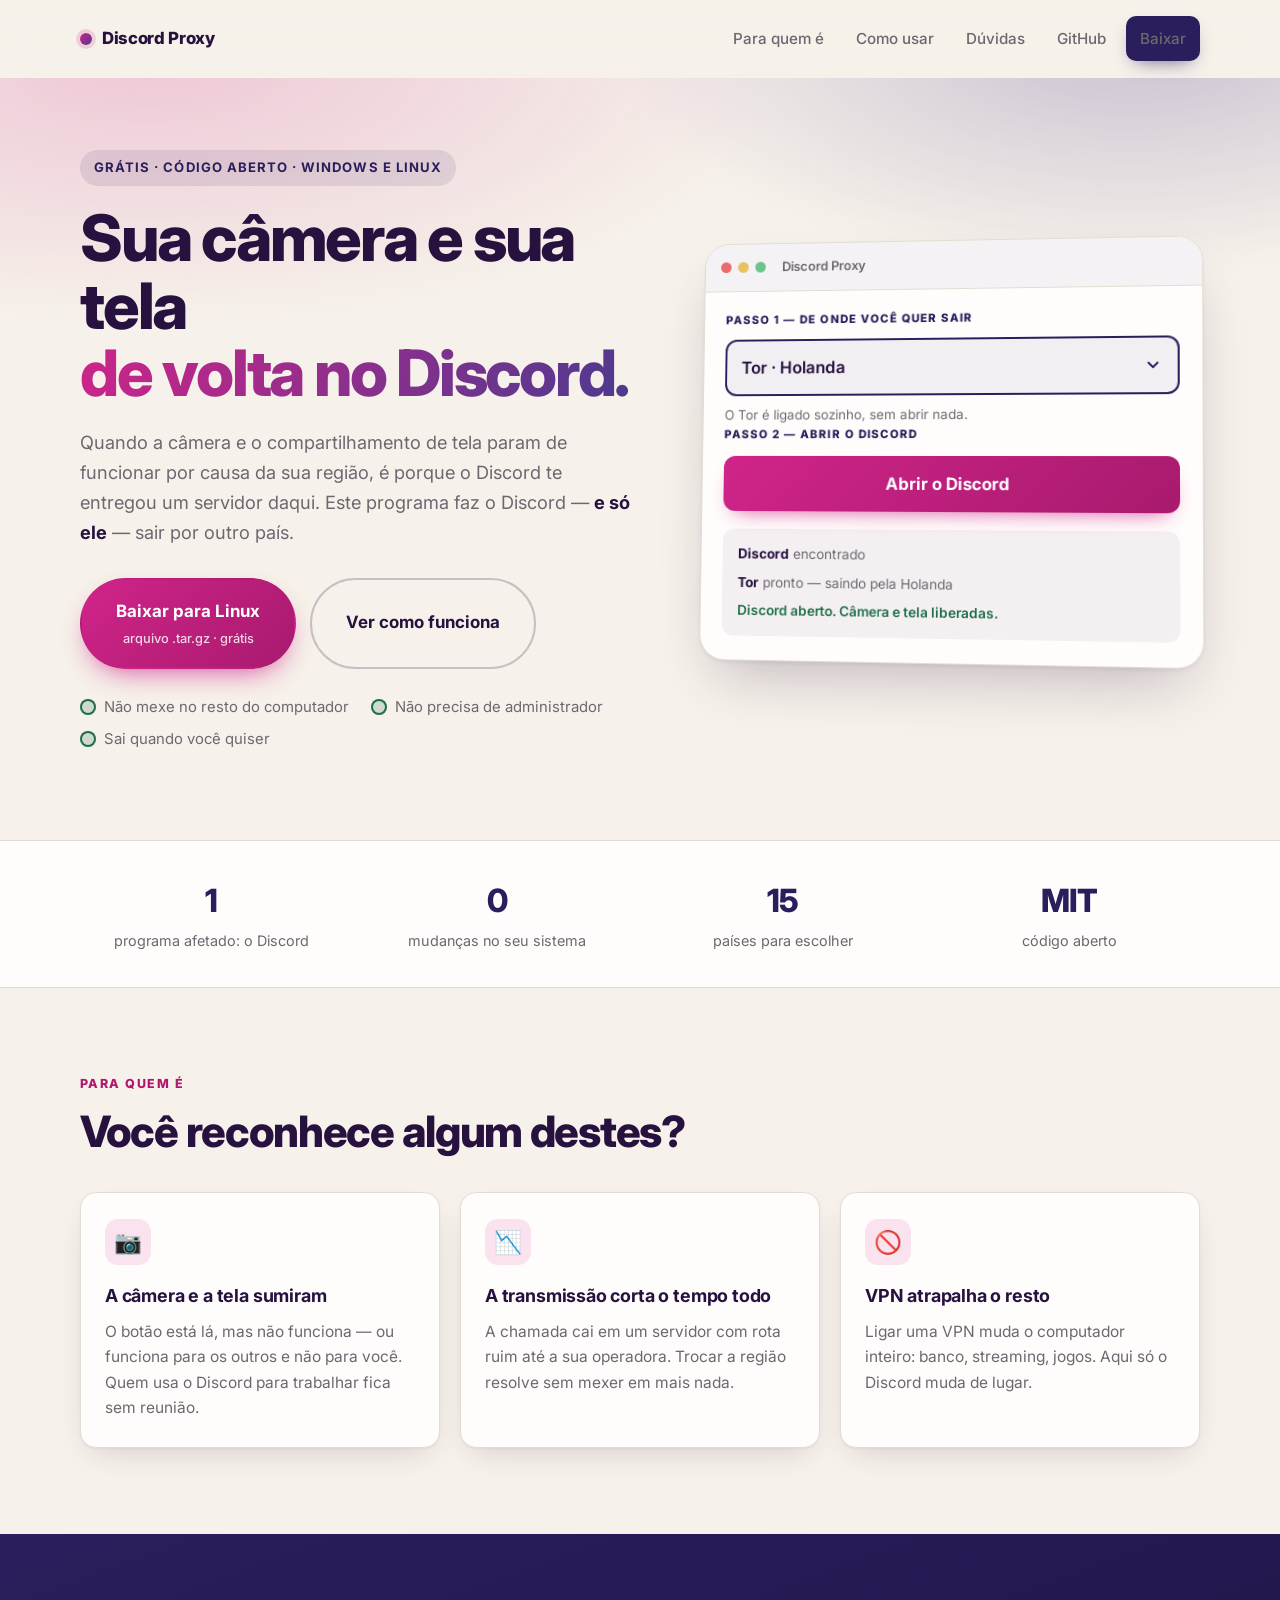
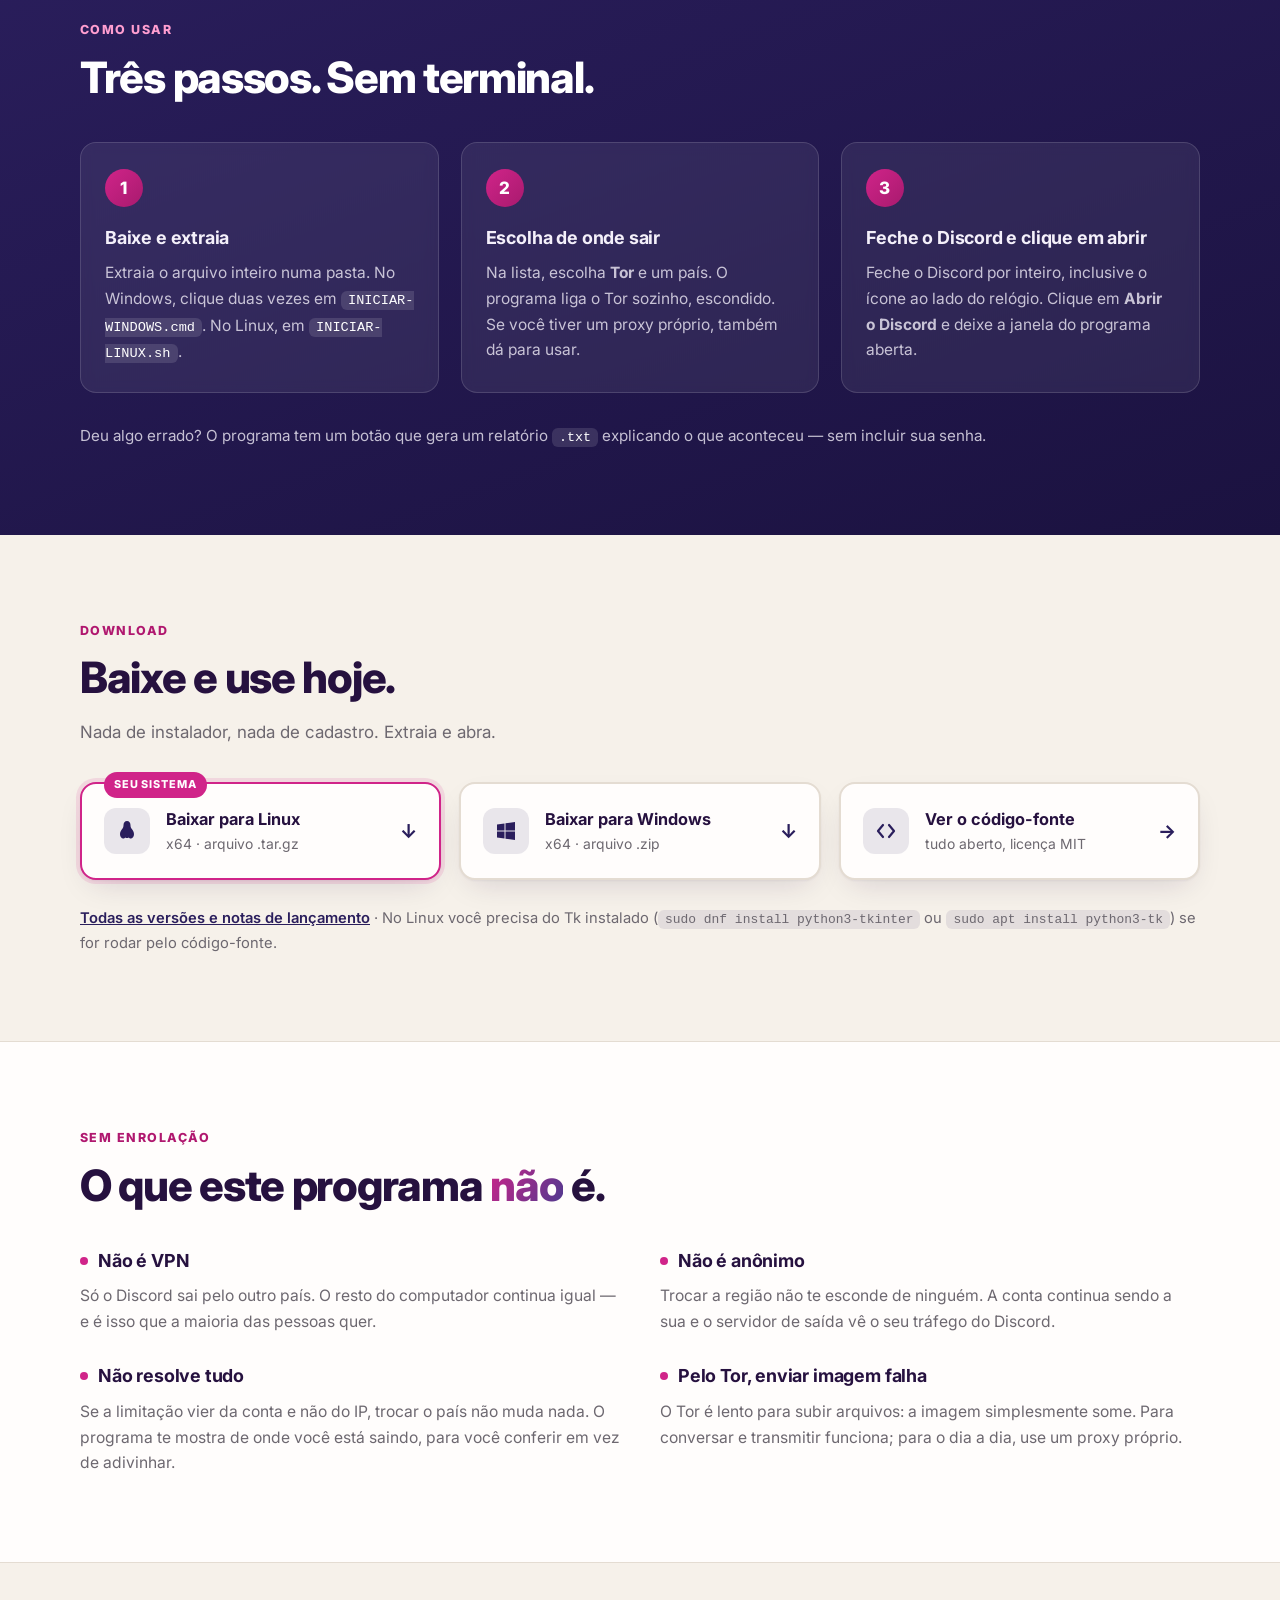
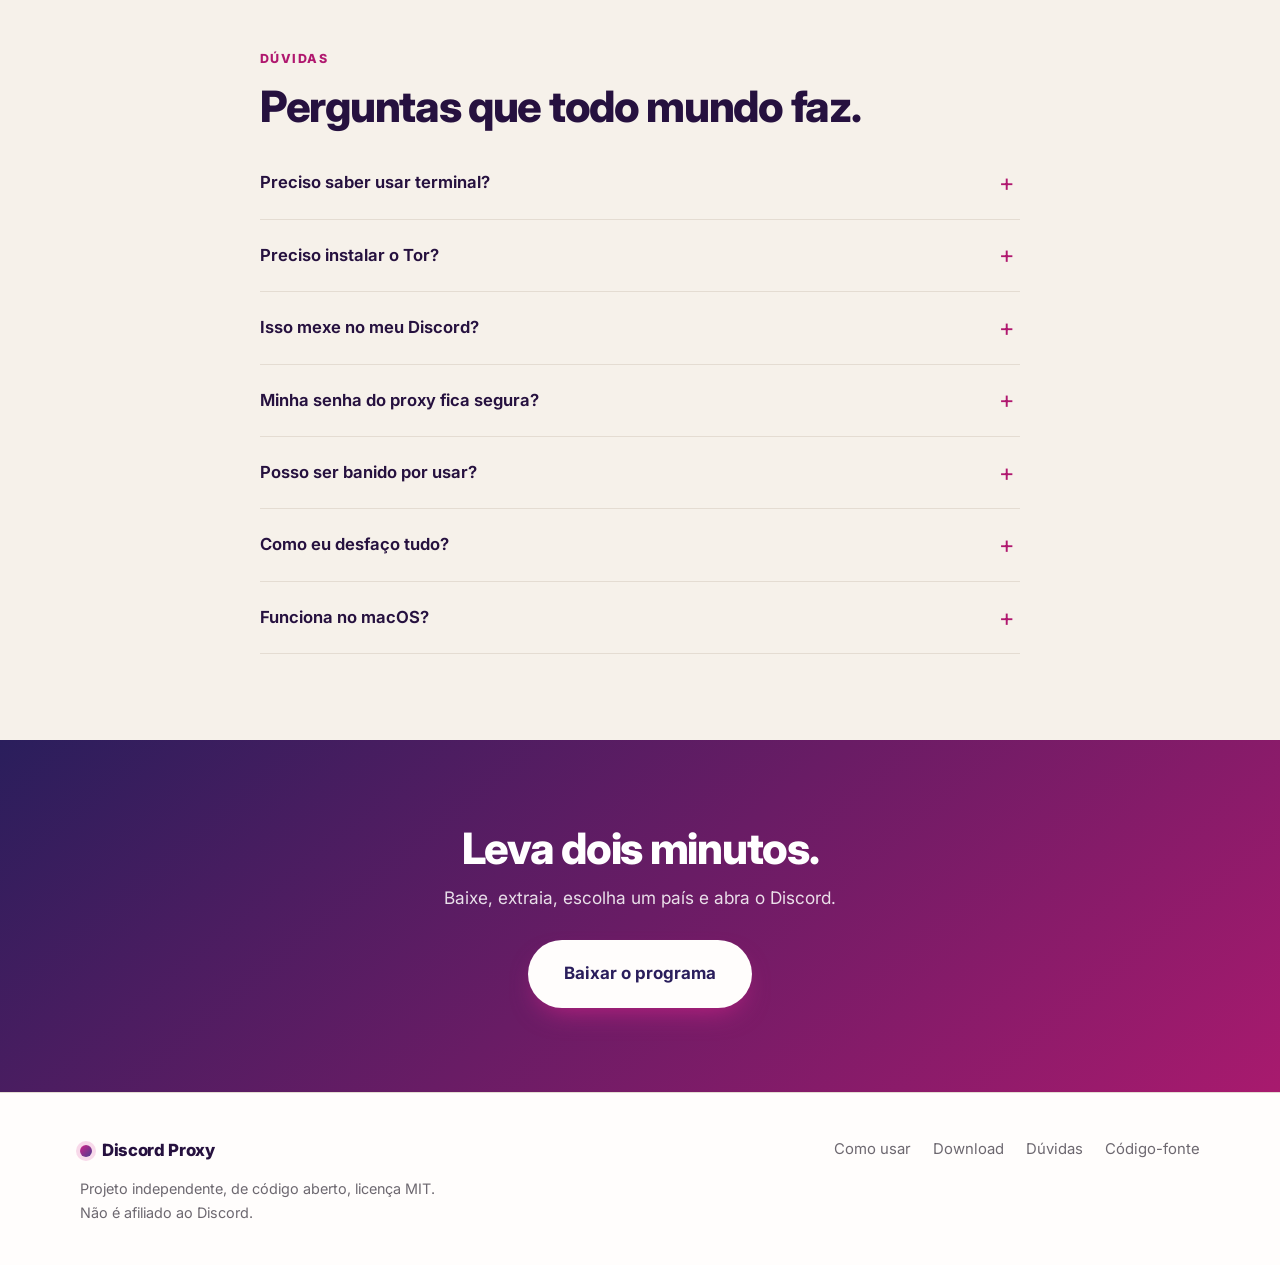
==== site/index.html @ c43699d5 "Site novo: página única, foco no problema real e download em destaque Reescreve o site do zero em HT" ====
<!doctype html>
<html lang="pt-BR">
<head>
<meta charset="utf-8">
<meta name="viewport" content="width=device-width, initial-scale=1">
<title>Discord Proxy — sua câmera e sua tela de volta</title>
<meta name="description" content="Faz o Discord sair por outro país e recupera a câmera e o compartilhamento de tela. Grátis, código aberto, para Windows e Linux.">
<meta name="theme-color" content="#2A1E5C">
<meta property="og:title" content="Discord Proxy — sua câmera e sua tela de volta">
<meta property="og:description" content="Câmera e compartilhamento de tela bloqueados na sua região? Este programa faz o Discord sair por outro país. Só o Discord.">
<meta property="og:type" content="website">
<link rel="preconnect" href="https://fonts.googleapis.com">
<link rel="preconnect" href="https://fonts.gstatic.com" crossorigin>
<link href="https://fonts.googleapis.com/css2?family=Inter:wght@400;500;600;700;800&display=swap" rel="stylesheet">
<link rel="stylesheet" href="style.css">
<link rel="icon" href="data:image/svg+xml,<svg xmlns='http://www.w3.org/2000/svg' viewBox='0 0 100 100'><text y='.9em' font-size='90'>🌎</text></svg>">
</head>
<body>

<a class="pular" href="#conteudo">Pular para o conteúdo</a>

<header class="topo">
  <nav class="nav" aria-label="Navegação principal">
    <a class="marca" href="#inicio">
      <span class="marca-ponto" aria-hidden="true"></span>
      Discord Proxy
    </a>
    <div class="nav-links">
      <a href="#problema">Para quem é</a>
      <a href="#passos">Como usar</a>
      <a href="#duvidas">Dúvidas</a>
      <a class="nav-github" href="https://github.com/ayunaangel/discord-local-proxy">GitHub</a>
      <a class="botao botao-pequeno" href="#baixar">Baixar</a>
    </div>
  </nav>
</header>

<main id="conteudo">

<section class="hero" id="inicio">
  <div class="hero-fundo" aria-hidden="true"></div>
  <div class="envolve hero-grade">
    <div class="hero-texto">
      <p class="selo">Grátis · código aberto · Windows e Linux</p>
      <h1>Sua câmera e sua tela<br><span class="destaque">de volta no Discord.</span></h1>
      <p class="chamada">
        Quando a câmera e o compartilhamento de tela param de funcionar por causa
        da sua região, é porque o Discord te entregou um servidor daqui. Este
        programa faz o Discord — <strong>e só ele</strong> — sair por outro país.
      </p>
      <div class="hero-acoes">
        <a class="botao botao-grande" href="#baixar" id="botao-principal">
          <span id="botao-principal-texto">Baixar agora</span>
          <span class="botao-sub" id="botao-principal-sub">grátis, sem cadastro</span>
        </a>
        <a class="botao botao-vazado botao-grande" href="#passos">Ver como funciona</a>
      </div>
      <ul class="hero-marcas">
        <li>Não mexe no resto do computador</li>
        <li>Não precisa de administrador</li>
        <li>Sai quando você quiser</li>
      </ul>
    </div>

    <div class="hero-janela" role="img" aria-label="Prévia da janela do programa">
      <div class="janela">
        <div class="janela-barra"><span></span><span></span><span></span>
          <p>Discord Proxy</p>
        </div>
        <div class="janela-corpo">
          <p class="janela-passo">PASSO 1 — De onde você quer sair</p>
          <div class="janela-campo">
            <span>Tor · Holanda</span>
            <svg viewBox="0 0 24 24" aria-hidden="true"><path d="M6 9l6 6 6-6"/></svg>
          </div>
          <p class="janela-nota">O Tor é ligado sozinho, sem abrir nada.</p>
          <p class="janela-passo">PASSO 2 — Abrir o Discord</p>
          <div class="janela-botao">Abrir o Discord</div>
          <div class="janela-log">
            <p><b>Discord</b> encontrado</p>
            <p><b>Tor</b> pronto — saindo pela Holanda</p>
            <p class="ok">Discord aberto. Câmera e tela liberadas.</p>
          </div>
        </div>
      </div>
    </div>
  </div>
</section>

<section class="faixa" aria-label="Resumo">
  <div class="envolve faixa-grade">
    <div><b>1</b><span>programa afetado: o Discord</span></div>
    <div><b>0</b><span>mudanças no seu sistema</span></div>
    <div><b>15</b><span>países para escolher</span></div>
    <div><b>MIT</b><span>código aberto</span></div>
  </div>
</section>

<section class="secao" id="problema">
  <div class="envolve">
    <p class="olho">Para quem é</p>
    <h2>Você reconhece algum destes?</h2>
    <div class="cartoes">
      <article class="cartao">
        <div class="cartao-icone" aria-hidden="true">📷</div>
        <h3>A câmera e a tela sumiram</h3>
        <p>O botão está lá, mas não funciona — ou funciona para os outros e não
        para você. Quem usa o Discord para trabalhar fica sem reunião.</p>
      </article>
      <article class="cartao">
        <div class="cartao-icone" aria-hidden="true">📉</div>
        <h3>A transmissão corta o tempo todo</h3>
        <p>A chamada cai em um servidor com rota ruim até a sua operadora. Trocar
        a região resolve sem mexer em mais nada.</p>
      </article>
      <article class="cartao">
        <div class="cartao-icone" aria-hidden="true">🚫</div>
        <h3>VPN atrapalha o resto</h3>
        <p>Ligar uma VPN muda o computador inteiro: banco, streaming, jogos. Aqui
        só o Discord muda de lugar.</p>
      </article>
    </div>
  </div>
</section>

<section class="secao secao-escura" id="passos">
  <div class="envolve">
    <p class="olho">Como usar</p>
    <h2>Três passos. Sem terminal.</h2>
    <ol class="passos">
      <li>
        <span class="passo-numero">1</span>
        <h3>Baixe e extraia</h3>
        <p>Extraia o arquivo inteiro numa pasta. No Windows, clique duas vezes em
        <code>INICIAR-WINDOWS.cmd</code>. No Linux, em <code>INICIAR-LINUX.sh</code>.</p>
      </li>
      <li>
        <span class="passo-numero">2</span>
        <h3>Escolha de onde sair</h3>
        <p>Na lista, escolha <b>Tor</b> e um país. O programa liga o Tor sozinho,
        escondido. Se você tiver um proxy próprio, também dá para usar.</p>
      </li>
      <li>
        <span class="passo-numero">3</span>
        <h3>Feche o Discord e clique em abrir</h3>
        <p>Feche o Discord por inteiro, inclusive o ícone ao lado do relógio.
        Clique em <b>Abrir o Discord</b> e deixe a janela do programa aberta.</p>
      </li>
    </ol>
    <p class="passos-nota">
      Deu algo errado? O programa tem um botão que gera um relatório
      <code>.txt</code> explicando o que aconteceu — sem incluir sua senha.
    </p>
  </div>
</section>

<section class="secao" id="baixar">
  <div class="envolve">
    <p class="olho">Download</p>
    <h2>Baixe e use hoje.</h2>
    <p class="secao-chamada">Nada de instalador, nada de cadastro. Extraia e abra.</p>

    <div class="downloads">
      <a class="download" id="dl-windows" href="https://github.com/ayunaangel/discord-local-proxy/releases/latest/download/DiscordProxy-Windows-x64.zip">
        <span class="download-so" aria-hidden="true">
          <svg viewBox="0 0 24 24"><path d="M3 5.5l7.5-1v7H3v-6zM11.5 4.3L21 3v8.5h-9.5v-7.2zM3 12.5h7.5v7L3 18.5v-6zM11.5 12.5H21V21l-9.5-1.3v-7.2z"/></svg>
        </span>
        <span class="download-texto">
          <b>Baixar para Windows</b>
          <span>x64 · arquivo .zip</span>
        </span>
        <span class="download-seta" aria-hidden="true">↓</span>
      </a>

      <a class="download" id="dl-linux" href="https://github.com/ayunaangel/discord-local-proxy/releases/latest/download/DiscordProxy-Linux-x64.tar.gz">
        <span class="download-so" aria-hidden="true">
          <svg viewBox="0 0 24 24"><path d="M12 2c2.2 0 3.5 1.8 3.5 4.2 0 1.6.4 2.4 1.4 3.9 1.2 1.8 2.1 3.2 2.1 5.1 0 2.6-1.6 4.3-3.2 4.3-1 0-1.4-.4-2-1-.5.4-1.1.6-1.8.6s-1.3-.2-1.8-.6c-.6.6-1 1-2 1-1.6 0-3.2-1.7-3.2-4.3 0-1.9.9-3.3 2.1-5.1 1-1.5 1.4-2.3 1.4-3.9C8.5 3.8 9.8 2 12 2z"/></svg>
        </span>
        <span class="download-texto">
          <b>Baixar para Linux</b>
          <span>x64 · arquivo .tar.gz</span>
        </span>
        <span class="download-seta" aria-hidden="true">↓</span>
      </a>

      <a class="download download-fonte" href="https://github.com/ayunaangel/discord-local-proxy">
        <span class="download-so" aria-hidden="true">
          <svg viewBox="0 0 24 24"><path d="M9 18l-5-6 5-6M15 6l5 6-5 6"/></svg>
        </span>
        <span class="download-texto">
          <b>Ver o código-fonte</b>
          <span>tudo aberto, licença MIT</span>
        </span>
        <span class="download-seta" aria-hidden="true">→</span>
      </a>
    </div>

    <p class="downloads-nota">
      <a href="https://github.com/ayunaangel/discord-local-proxy/releases">Todas as versões e notas de lançamento</a>
      · No Linux você precisa do Tk instalado
      (<code>sudo dnf install python3-tkinter</code> ou
      <code>sudo apt install python3-tk</code>) se for rodar pelo código-fonte.
    </p>
  </div>
</section>

<section class="secao secao-clara" id="honesto">
  <div class="envolve">
    <p class="olho">Sem enrolação</p>
    <h2>O que este programa <span class="destaque">não</span> é.</h2>
    <div class="honesto-grade">
      <div>
        <h3>Não é VPN</h3>
        <p>Só o Discord sai pelo outro país. O resto do computador continua igual —
        e é isso que a maioria das pessoas quer.</p>
      </div>
      <div>
        <h3>Não é anônimo</h3>
        <p>Trocar a região não te esconde de ninguém. A conta continua sendo a sua
        e o servidor de saída vê o seu tráfego do Discord.</p>
      </div>
      <div>
        <h3>Não resolve tudo</h3>
        <p>Se a limitação vier da conta e não do IP, trocar o país não muda nada. O
        programa te mostra de onde você está saindo, para você conferir em vez de
        adivinhar.</p>
      </div>
      <div>
        <h3>Pelo Tor, enviar imagem falha</h3>
        <p>O Tor é lento para subir arquivos: a imagem simplesmente some. Para
        conversar e transmitir funciona; para o dia a dia, use um proxy próprio.</p>
      </div>
    </div>
  </div>
</section>

<section class="secao" id="duvidas">
  <div class="envolve envolve-estreito">
    <p class="olho">Dúvidas</p>
    <h2>Perguntas que todo mundo faz.</h2>

    <details>
      <summary>Preciso saber usar terminal?</summary>
      <p>Não. Você clica no arquivo de início e usa a janela. Os comandos de
      terminal existem para quem prefere, mas nada depende deles.</p>
    </details>

    <details>
      <summary>Preciso instalar o Tor?</summary>
      <p>Só se quiser usar a saída pelo Tor. Instale o
      <a href="https://www.torproject.org/pt-BR/download/">Tor Browser</a> e deixe
      a pasta em Downloads — o programa acha sozinho e usa apenas a parte de rede,
      sem abrir navegador nenhum. Você também pode usar um proxy próprio.</p>
    </details>

    <details>
      <summary>Isso mexe no meu Discord?</summary>
      <p>Não altera o Discord: nada de modificar arquivos internos, injetar
      certificado ou desligar verificação de segurança. O programa apenas abre o
      Discord com uma configuração de rede diferente.</p>
    </details>

    <details>
      <summary>Minha senha do proxy fica segura?</summary>
      <p>Sim. Ela nunca vai para a linha de comando do Discord, nem para atalhos,
      nem para os registros. O arquivo de configuração fica com permissão só sua,
      e o relatório de diagnóstico troca a senha por <code>***</code>.</p>
    </details>

    <details>
      <summary>Posso ser banido por usar?</summary>
      <p>O programa não automatiza nada dentro do Discord, não altera o cliente e
      não burla limites da plataforma — ele só muda por onde a conexão passa, como
      faria uma VPN comum. Ainda assim, quem decide o que é permitido são os
      termos do Discord; a escolha é sua.</p>
    </details>

    <details>
      <summary>Como eu desfaço tudo?</summary>
      <p>Feche a janela do programa: o Discord volta a sair pela sua conexão
      normal na próxima vez que abrir. Para apagar atalhos e componentes, use
      <code>clean</code> nos ajustes. Nada fica no sistema.</p>
    </details>

    <details>
      <summary>Funciona no macOS?</summary>
      <p>A troca de região funciona. O ajuste de voz por UDP, não: o macOS ignora
      bibliotecas injetadas em aplicativos assinados, e o programa avisa isso na
      cara em vez de fingir que funciona.</p>
    </details>
  </div>
</section>

<section class="cta">
  <div class="envolve">
    <h2>Leva dois minutos.</h2>
    <p>Baixe, extraia, escolha um país e abra o Discord.</p>
    <a class="botao botao-grande botao-claro" href="#baixar">Baixar o programa</a>
  </div>
</section>

</main>

<footer class="rodape">
  <div class="envolve rodape-grade">
    <div>
      <a class="marca" href="#inicio">
        <span class="marca-ponto" aria-hidden="true"></span>
        Discord Proxy
      </a>
      <p>Projeto independente, de código aberto, licença MIT.
      Não é afiliado ao Discord.</p>
    </div>
    <nav aria-label="Rodapé">
      <a href="#passos">Como usar</a>
      <a href="#baixar">Download</a>
      <a href="#duvidas">Dúvidas</a>
      <a href="https://github.com/ayunaangel/discord-local-proxy">Código-fonte</a>
    </nav>
  </div>
</footer>

<script src="script.js"></script>
</body>
</html>
---- site/style.css ----
/* Discord Proxy — folha única, sem build.
   Paleta herdada do programa: creme, violeta e magenta. */

:root {
  --creme: #FBF7EF;
  --creme-fundo: #F6F1EA;
  --papel: #FFFDFC;
  --tinta: #26113F;
  --violeta: #2A1E5C;
  --violeta-claro: #4B3A8F;
  --magenta: #D02489;
  --magenta-escuro: #A81A6E;
  /* o magenta de fundo não tem contraste suficiente como texto pequeno */
  --acento-texto: #B0186F;
  --suave: #6D6870;
  --linha: #E4DCD2;
  --verde: #1F6F4A;

  --raio: 16px;
  --raio-grande: 26px;
  --sombra: 0 1px 2px rgba(38,17,63,.05), 0 12px 32px -12px rgba(38,17,63,.18);
  --sombra-alta: 0 2px 4px rgba(38,17,63,.06), 0 28px 60px -20px rgba(38,17,63,.28);
  --largura: 1120px;
  --transicao: 220ms cubic-bezier(.2,.7,.3,1);
}

@media (prefers-color-scheme: dark) {
  :root {
    --creme: #17111F;
    --creme-fundo: #120D19;
    --papel: #1E1729;
    --tinta: #F3EEF8;
    --violeta: #C9B8F5;
    --violeta-claro: #A992EE;
    --suave: #A79FB4;
    --linha: #2E2440;
    --verde: #6FD3A3;
    --acento-texto: #FF8CC8;
    --sombra: 0 1px 2px rgba(0,0,0,.4), 0 12px 32px -12px rgba(0,0,0,.6);
    --sombra-alta: 0 2px 4px rgba(0,0,0,.5), 0 28px 60px -20px rgba(0,0,0,.7);
  }
}

* { box-sizing: border-box; }

html { scroll-behavior: smooth; scroll-padding-top: 88px; }
@media (prefers-reduced-motion: reduce) {
  html { scroll-behavior: auto; }
  *, *::before, *::after { animation-duration: .01ms !important; transition-duration: .01ms !important; }
}

body {
  margin: 0;
  background: var(--creme-fundo);
  color: var(--tinta);
  font-family: Inter, "Adwaita Sans", "Segoe UI", system-ui, -apple-system, sans-serif;
  font-size: 17px;
  line-height: 1.65;
  -webkit-font-smoothing: antialiased;
}

img, svg { max-width: 100%; }
a { color: inherit; }

.envolve { width: min(var(--largura), 100% - 48px); margin-inline: auto; }
.envolve-estreito { width: min(760px, 100% - 48px); }

.pular {
  position: absolute; left: -9999px; top: 0; z-index: 100;
  background: var(--violeta); color: #fff; padding: 12px 18px; border-radius: 0 0 var(--raio) 0;
}
.pular:focus { left: 0; }

/* ------------------------------------------------------------------ topo -- */

.topo {
  position: sticky; top: 0; z-index: 50;
  backdrop-filter: blur(14px);
  background: color-mix(in srgb, var(--creme-fundo) 82%, transparent);
  border-bottom: 1px solid transparent;
  transition: border-color var(--transicao), background var(--transicao);
}
.topo.rolou { border-bottom-color: var(--linha); }

.nav {
  width: min(var(--largura), 100% - 48px); margin-inline: auto;
  display: flex; align-items: center; justify-content: space-between; gap: 24px;
  padding: 16px 0;
}

.marca {
  display: inline-flex; align-items: center; gap: 10px;
  font-weight: 800; letter-spacing: -.02em; text-decoration: none; font-size: 1.05rem;
}
.marca-ponto {
  width: 12px; height: 12px; border-radius: 50%;
  background: linear-gradient(135deg, var(--magenta), var(--violeta-claro));
  box-shadow: 0 0 0 4px color-mix(in srgb, var(--magenta) 16%, transparent);
}

.nav-links { display: flex; align-items: center; gap: 8px; }
.nav-links > a {
  text-decoration: none; color: var(--suave); font-weight: 500; font-size: .95rem;
  padding: 8px 12px; border-radius: 10px; transition: color var(--transicao), background var(--transicao);
}
.nav-links > a:hover { color: var(--tinta); background: color-mix(in srgb, var(--violeta) 8%, transparent); }
.nav-links > a.botao:hover { color: #fff; }

@media (max-width: 860px) {
  .nav-links > a:not(.botao) { display: none; }
  .nav-links > a.nav-github { display: inline-flex; }
}
@media (max-width: 560px) {
  .nav-links > a.nav-github { display: none; }
}

/* ----------------------------------------------------------------- botões - */

.botao {
  display: inline-flex; flex-direction: column; align-items: center; justify-content: center;
  gap: 2px; text-decoration: none; font-weight: 700;
  background: var(--violeta); color: #fff;
  padding: 12px 22px; border-radius: 999px; border: 2px solid transparent;
  transition: transform var(--transicao), box-shadow var(--transicao), background var(--transicao);
  box-shadow: 0 8px 20px -10px color-mix(in srgb, var(--violeta) 80%, transparent);
}
.botao:hover { transform: translateY(-2px); box-shadow: 0 16px 30px -12px color-mix(in srgb, var(--violeta) 85%, transparent); }
.botao:active { transform: translateY(0); }
.botao-pequeno { padding: 9px 18px; font-size: .92rem; }
.botao-grande {
  padding: 18px 34px; font-size: 1.06rem;
  background: linear-gradient(135deg, var(--magenta), var(--magenta-escuro));
  box-shadow: 0 12px 28px -12px color-mix(in srgb, var(--magenta) 90%, transparent);
}
.botao-grande:hover { box-shadow: 0 20px 40px -14px color-mix(in srgb, var(--magenta) 95%, transparent); }
.botao-sub { font-weight: 500; font-size: .8rem; opacity: .82; }
.botao-vazado {
  background: transparent; color: var(--tinta);
  border-color: color-mix(in srgb, var(--tinta) 22%, transparent); box-shadow: none;
}
.botao-vazado:hover { background: color-mix(in srgb, var(--violeta) 8%, transparent); box-shadow: none; }
.botao-claro { background: var(--papel); color: var(--violeta); }
.botao-claro:hover { background: #fff; }

/* ------------------------------------------------------------------ hero -- */

.hero { position: relative; padding: 72px 0 88px; overflow: hidden; }
.hero-fundo {
  position: absolute; inset: -20% -10% auto -10%; height: 620px; z-index: 0;
  background:
    radial-gradient(60% 60% at 18% 22%, color-mix(in srgb, var(--magenta) 20%, transparent), transparent 70%),
    radial-gradient(50% 55% at 82% 18%, color-mix(in srgb, var(--violeta-claro) 26%, transparent), transparent 68%);
  filter: blur(10px);
}

.hero-grade {
  position: relative; z-index: 1;
  display: grid; grid-template-columns: 1.05fr .95fr; gap: 56px; align-items: center;
}
@media (max-width: 940px) { .hero-grade { grid-template-columns: 1fr; gap: 40px; } }

.selo {
  display: inline-block; margin: 0 0 18px;
  font-size: .82rem; font-weight: 700; letter-spacing: .08em; text-transform: uppercase;
  color: var(--violeta); background: color-mix(in srgb, var(--violeta) 10%, transparent);
  padding: 7px 14px; border-radius: 999px;
}

h1 {
  margin: 0 0 20px; font-size: clamp(2.4rem, 1.55rem + 3.3vw, 4rem); line-height: 1.06;
  letter-spacing: -.035em; font-weight: 800;
}
.destaque {
  background: linear-gradient(120deg, var(--magenta), var(--violeta-claro));
  -webkit-background-clip: text; background-clip: text; color: transparent;
}

.chamada { margin: 0 0 30px; font-size: 1.14rem; color: var(--suave); max-width: 54ch; }
.chamada strong { color: var(--tinta); }

.hero-acoes { display: flex; flex-wrap: wrap; gap: 14px; margin-bottom: 26px; }

.hero-marcas { list-style: none; margin: 0; padding: 0; display: flex; flex-wrap: wrap; gap: 8px 22px; }
.hero-marcas li { font-size: .93rem; color: var(--suave); display: flex; align-items: center; gap: 8px; }
.hero-marcas li::before {
  content: ""; width: 16px; height: 16px; flex: none; border-radius: 50%;
  background: color-mix(in srgb, var(--verde) 18%, transparent);
  box-shadow: inset 0 0 0 2px var(--verde);
}

/* ------------------------------------------------- janela de demonstração - */

.hero-janela { perspective: 1400px; }
.janela {
  background: var(--papel); border-radius: var(--raio-grande); overflow: hidden;
  box-shadow: var(--sombra-alta); border: 1px solid var(--linha);
  transform: rotateY(-7deg) rotateX(3deg); transform-style: preserve-3d;
  transition: transform 500ms cubic-bezier(.2,.7,.3,1);
}
.hero-janela:hover .janela { transform: rotateY(-3deg) rotateX(1deg) translateY(-6px); }
@media (max-width: 940px) { .janela { transform: none; } }

.janela-barra {
  display: flex; align-items: center; gap: 7px; padding: 13px 16px;
  border-bottom: 1px solid var(--linha);
  background: color-mix(in srgb, var(--violeta) 5%, var(--papel));
}
.janela-barra span { width: 11px; height: 11px; border-radius: 50%; background: var(--linha); }
.janela-barra span:first-child { background: #E86A6A; }
.janela-barra span:nth-child(2) { background: #E8C25A; }
.janela-barra span:nth-child(3) { background: #6BC48B; }
.janela-barra p { margin: 0 0 0 10px; font-size: .82rem; font-weight: 600; color: var(--suave); }

.janela-corpo { padding: 20px 22px 24px; }
.janela-passo {
  margin: 0 0 10px; font-size: .72rem; font-weight: 800; letter-spacing: .09em;
  text-transform: uppercase; color: var(--violeta);
}
.janela-passo:nth-of-type(2) { margin-top: 22px; }

.janela-campo {
  display: flex; align-items: center; justify-content: space-between;
  padding: 13px 15px; border: 2px solid var(--violeta); border-radius: 12px;
  font-weight: 600; background: color-mix(in srgb, var(--violeta) 6%, transparent);
}
.janela-campo svg { width: 18px; height: 18px; fill: none; stroke: var(--violeta); stroke-width: 2.4; stroke-linecap: round; stroke-linejoin: round; }
.janela-nota { margin: 8px 0 0; font-size: .84rem; color: var(--suave); }

.janela-botao {
  margin-top: 12px; text-align: center; font-weight: 700; color: #fff;
  background: linear-gradient(135deg, var(--magenta), var(--magenta-escuro));
  padding: 14px; border-radius: 12px;
  box-shadow: 0 10px 22px -12px color-mix(in srgb, var(--magenta) 90%, transparent);
}

.janela-log {
  margin-top: 18px; padding: 14px 16px; border-radius: 12px;
  background: color-mix(in srgb, var(--tinta) 5%, transparent);
  font-size: .86rem; color: var(--suave);
}
.janela-log p { margin: 0 0 6px; }
.janela-log p:last-child { margin-bottom: 0; }
.janela-log b { color: var(--tinta); }
.janela-log .ok { color: var(--verde); font-weight: 600; }

/* ----------------------------------------------------------------- faixa -- */

.faixa { background: var(--papel); border-block: 1px solid var(--linha); padding: 34px 0; }
.faixa-grade { display: grid; grid-template-columns: repeat(4, 1fr); gap: 24px; text-align: center; }
@media (max-width: 700px) { .faixa-grade { grid-template-columns: repeat(2, 1fr); gap: 28px; } }
.faixa-grade div { display: flex; flex-direction: column; gap: 2px; }
.faixa-grade b { font-size: 2rem; font-weight: 800; letter-spacing: -.03em; color: var(--violeta); }
.faixa-grade span { font-size: .9rem; color: var(--suave); }

/* ---------------------------------------------------------------- seções -- */

.secao { padding: 86px 0; }
.secao-clara { background: var(--papel); border-block: 1px solid var(--linha); }
.secao-escura {
  background: linear-gradient(160deg, var(--violeta), #1B1240);
  color: #F4F0FA;
}
.secao-escura .olho { color: #FF9ED0; }
.secao-escura h2 { color: #fff; }
.secao-escura p { color: color-mix(in srgb, #F4F0FA 78%, transparent); }
.secao-escura code { background: rgba(255,255,255,.12); color: #fff; }

.olho {
  margin: 0 0 12px; font-size: .78rem; font-weight: 800; letter-spacing: .12em;
  text-transform: uppercase; color: var(--acento-texto);
}
h2 {
  margin: 0 0 16px; font-size: clamp(1.9rem, 1.35rem + 2.1vw, 2.7rem);
  line-height: 1.14; letter-spacing: -.03em; font-weight: 800;
}
h3 { margin: 0 0 8px; font-size: 1.12rem; font-weight: 700; letter-spacing: -.01em; }
.secao-chamada { margin: 0 0 36px; color: var(--suave); font-size: 1.06rem; }

code {
  font-family: ui-monospace, "SF Mono", Menlo, Consolas, monospace;
  font-size: .88em; background: color-mix(in srgb, var(--violeta) 9%, transparent);
  padding: 2px 7px; border-radius: 6px;
}

/* --------------------------------------------------------------- cartões -- */

.cartoes { display: grid; grid-template-columns: repeat(3, 1fr); gap: 20px; margin-top: 36px; }
@media (max-width: 860px) { .cartoes { grid-template-columns: 1fr; } }

.cartao {
  background: var(--papel); border: 1px solid var(--linha); border-radius: var(--raio);
  padding: 26px 24px; box-shadow: var(--sombra);
  transition: transform var(--transicao), box-shadow var(--transicao);
}
.cartao:hover { transform: translateY(-4px); box-shadow: var(--sombra-alta); }
.cartao p { margin: 0; color: var(--suave); font-size: .97rem; }
.cartao-icone {
  width: 46px; height: 46px; display: grid; place-items: center; font-size: 1.4rem;
  border-radius: 13px; margin-bottom: 16px;
  background: color-mix(in srgb, var(--magenta) 12%, transparent);
}

/* ---------------------------------------------------------------- passos -- */

.passos { list-style: none; margin: 40px 0 0; padding: 0; display: grid; grid-template-columns: repeat(3, 1fr); gap: 22px; counter-reset: passo; }
@media (max-width: 860px) { .passos { grid-template-columns: 1fr; } }
.passos li {
  background: rgba(255,255,255,.07); border: 1px solid rgba(255,255,255,.14);
  border-radius: var(--raio); padding: 26px 24px; backdrop-filter: blur(6px);
}
.passo-numero {
  display: grid; place-items: center; width: 38px; height: 38px; margin-bottom: 16px;
  border-radius: 50%; font-weight: 800; color: #fff;
  background: linear-gradient(135deg, var(--magenta), var(--magenta-escuro));
}
.passos li p { margin: 0; font-size: .97rem; }
.passos-nota { margin: 30px 0 0; font-size: .95rem; }

/* ------------------------------------------------------------- downloads -- */

.downloads { display: grid; grid-template-columns: repeat(3, 1fr); gap: 18px; }
@media (max-width: 900px) { .downloads { grid-template-columns: 1fr; } }

.download {
  display: flex; align-items: center; gap: 16px; text-decoration: none;
  background: var(--papel); border: 2px solid var(--linha); border-radius: var(--raio);
  padding: 22px 22px; box-shadow: var(--sombra);
  transition: transform var(--transicao), box-shadow var(--transicao), border-color var(--transicao);
}
.download:hover { transform: translateY(-4px); border-color: var(--violeta); box-shadow: var(--sombra-alta); }
.download.recomendado {
  border-color: var(--magenta);
  box-shadow: 0 0 0 4px color-mix(in srgb, var(--magenta) 12%, transparent), var(--sombra);
}
.download.recomendado::after {
  content: "seu sistema"; position: absolute; transform: translate(0, -46px);
  background: var(--magenta); color: #fff; font-size: .68rem; font-weight: 800;
  letter-spacing: .08em; text-transform: uppercase; padding: 4px 10px; border-radius: 999px;
}
.download { position: relative; }
.download-so {
  width: 46px; height: 46px; flex: none; display: grid; place-items: center; border-radius: 12px;
  background: color-mix(in srgb, var(--violeta) 10%, transparent);
}
.download-so svg { width: 24px; height: 24px; fill: var(--violeta); stroke: var(--violeta); stroke-width: 0; }
.download-fonte .download-so svg { fill: none; stroke-width: 2.2; stroke-linecap: round; stroke-linejoin: round; }
.download-texto { display: flex; flex-direction: column; flex: 1; }
.download-texto b { font-size: 1.02rem; }
.download-texto span { font-size: .87rem; color: var(--suave); }
.download-seta { font-size: 1.2rem; color: var(--violeta); font-weight: 700; }

.downloads-nota { margin: 26px 0 0; font-size: .92rem; color: var(--suave); }
.downloads-nota a { color: var(--violeta); font-weight: 600; }

/* --------------------------------------------------------------- honesto -- */

.honesto-grade { display: grid; grid-template-columns: repeat(2, 1fr); gap: 26px 40px; margin-top: 36px; }
@media (max-width: 800px) { .honesto-grade { grid-template-columns: 1fr; } }
.honesto-grade h3 { display: flex; align-items: center; gap: 10px; }
.honesto-grade h3::before {
  content: ""; width: 8px; height: 8px; border-radius: 50%; background: var(--magenta); flex: none;
}
.honesto-grade p { margin: 0; color: var(--suave); font-size: .98rem; }

/* --------------------------------------------------------------- dúvidas -- */

details {
  border-bottom: 1px solid var(--linha); padding: 6px 0;
}
details summary {
  cursor: pointer; list-style: none; padding: 16px 34px 16px 0; position: relative;
  font-weight: 650; font-size: 1.04rem;
}
details summary::-webkit-details-marker { display: none; }
details summary::after {
  content: "+"; position: absolute; right: 6px; top: 50%; transform: translateY(-50%);
  font-size: 1.5rem; font-weight: 400; color: var(--acento-texto);
  transition: transform var(--transicao);
}
details[open] summary::after { content: "−"; }
details p { margin: 0 0 18px; color: var(--suave); font-size: .98rem; max-width: 66ch; }
details p a { color: var(--violeta); font-weight: 600; }

/* ------------------------------------------------------------------- cta -- */

.cta {
  padding: 84px 0; text-align: center;
  background: linear-gradient(140deg, var(--violeta), var(--magenta-escuro));
  color: #fff;
}
.cta h2 { color: #fff; margin-bottom: 10px; }
.cta p { margin: 0 0 28px; color: rgba(255,255,255,.86); font-size: 1.08rem; }

/* ---------------------------------------------------------------- rodapé -- */

.rodape { padding: 44px 0; background: var(--papel); border-top: 1px solid var(--linha); }
.rodape-grade { display: flex; justify-content: space-between; gap: 30px; flex-wrap: wrap; align-items: flex-start; }
.rodape p { margin: 12px 0 0; color: var(--suave); font-size: .9rem; max-width: 42ch; }
.rodape nav { display: flex; flex-wrap: wrap; gap: 8px 22px; }
.rodape nav a { color: var(--suave); text-decoration: none; font-size: .93rem; }
.rodape nav a:hover { color: var(--tinta); text-decoration: underline; }

/* ------------------------------------------------------------ aparecendo -- */

.aparece { opacity: 0; transform: translateY(18px); transition: opacity 600ms ease, transform 600ms cubic-bezier(.2,.7,.3,1); }
.aparece.visivel { opacity: 1; transform: none; }
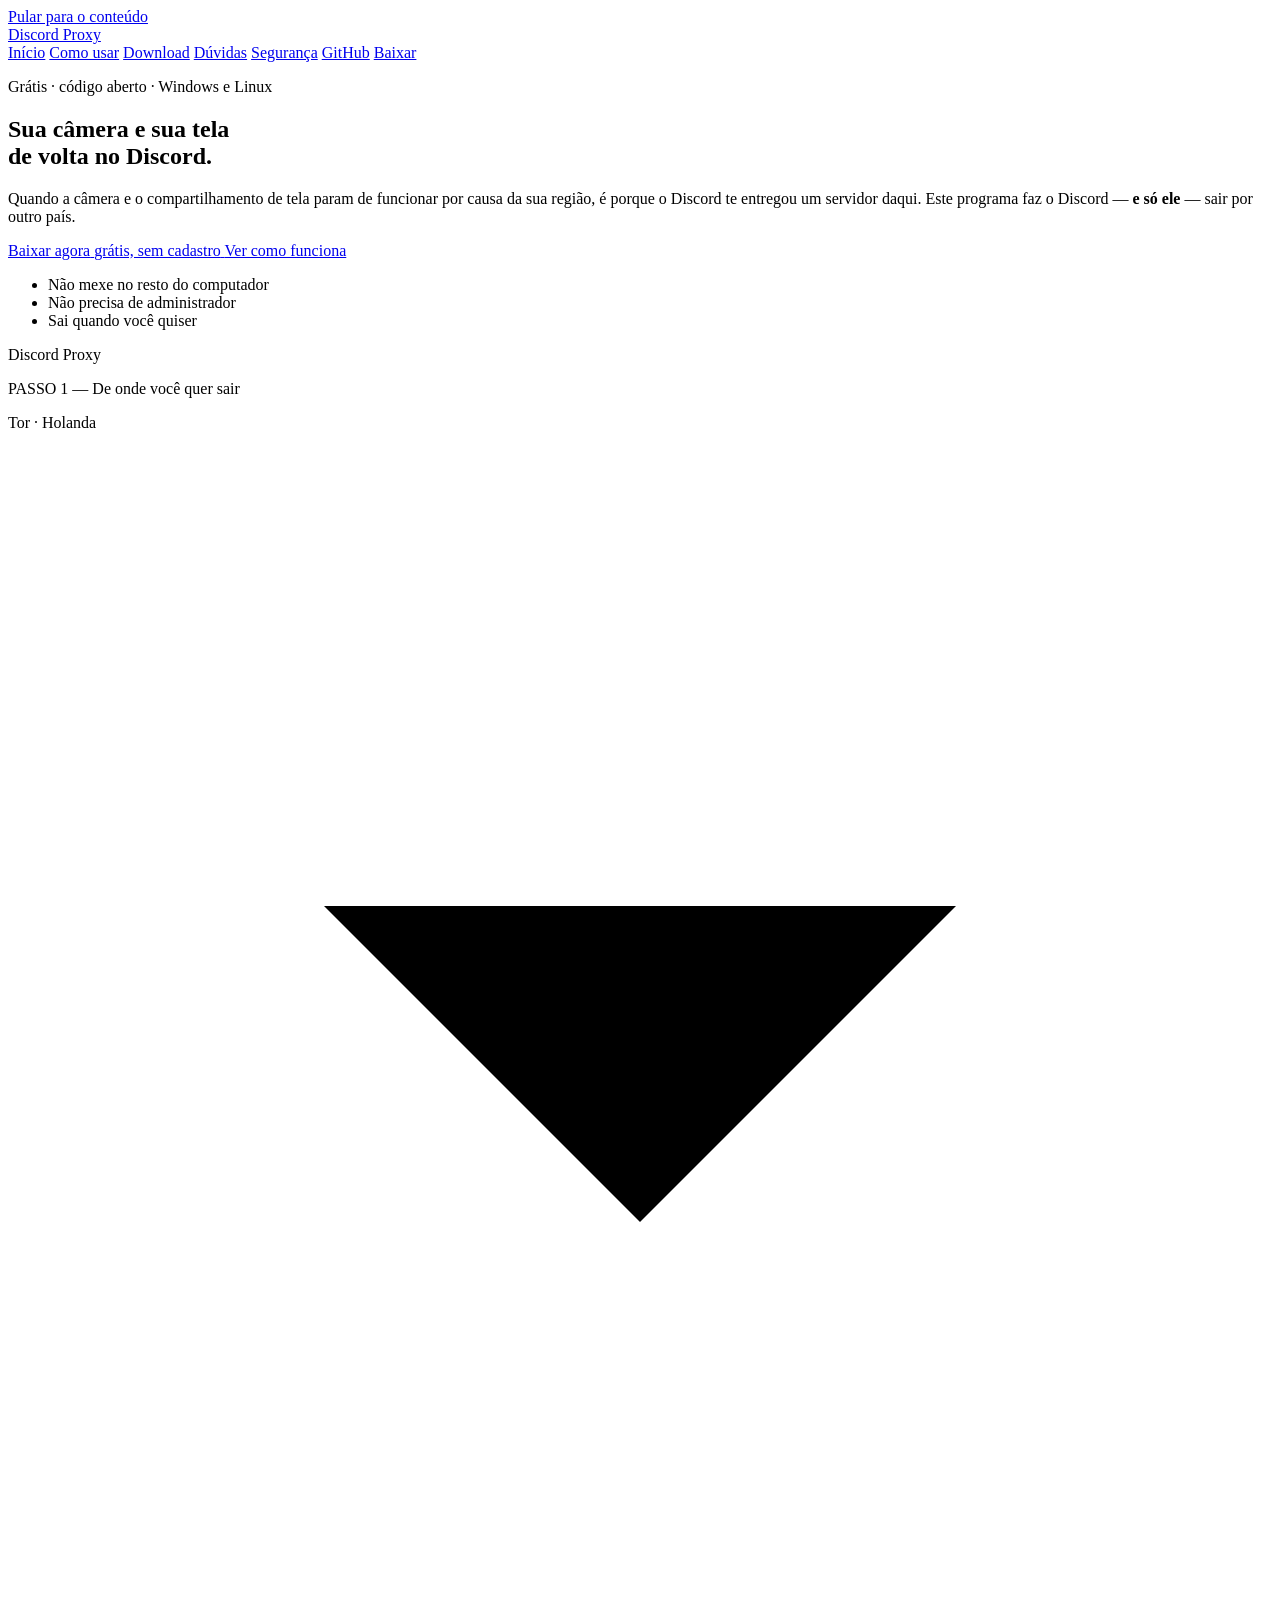
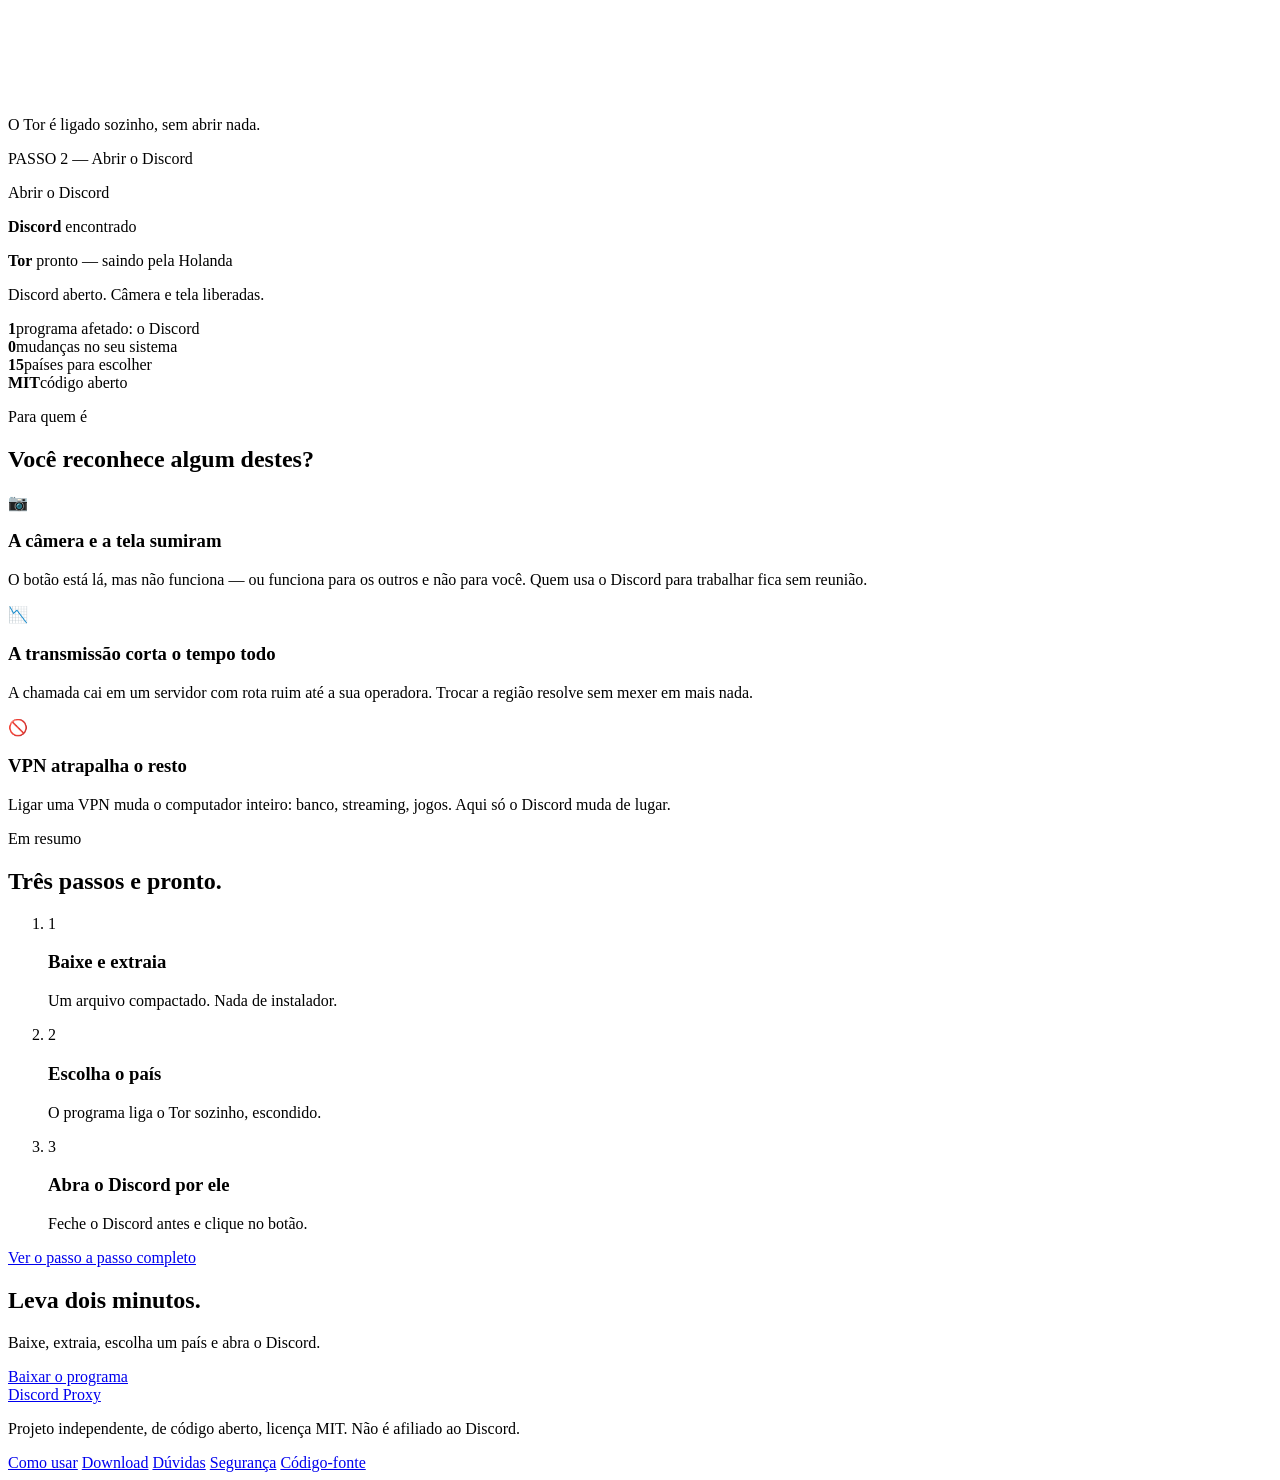
==== commit 8c5be407: "Site em cinco páginas em vez de uma só Início, como usar, download, dúvidas e segurança. Um gerador " ====
--- a/site/index.html
+++ b/site/index.html
@@ -7,12 +7,12 @@
 <meta name="description" content="Faz o Discord sair por outro país e recupera a câmera e o compartilhamento de tela. Grátis, código aberto, para Windows e Linux.">
 <meta name="theme-color" content="#2A1E5C">
 <meta property="og:title" content="Discord Proxy — sua câmera e sua tela de volta">
-<meta property="og:description" content="Câmera e compartilhamento de tela bloqueados na sua região? Este programa faz o Discord sair por outro país. Só o Discord.">
+<meta property="og:description" content="Faz o Discord sair por outro país e recupera a câmera e o compartilhamento de tela. Grátis, código aberto, para Windows e Linux.">
 <meta property="og:type" content="website">
 <link rel="preconnect" href="https://fonts.googleapis.com">
 <link rel="preconnect" href="https://fonts.gstatic.com" crossorigin>
 <link href="https://fonts.googleapis.com/css2?family=Inter:wght@400;500;600;700;800&display=swap" rel="stylesheet">
-<link rel="stylesheet" href="style.css">
+<link rel="stylesheet" href="/style.css">
 <link rel="icon" href="data:image/svg+xml,<svg xmlns='http://www.w3.org/2000/svg' viewBox='0 0 100 100'><text y='.9em' font-size='90'>🌎</text></svg>">
 </head>
 <body>
@@ -21,16 +21,18 @@
 
 <header class="topo">
   <nav class="nav" aria-label="Navegação principal">
-    <a class="marca" href="#inicio">
+    <a class="marca" href="/">
       <span class="marca-ponto" aria-hidden="true"></span>
       Discord Proxy
     </a>
     <div class="nav-links">
-      <a href="#problema">Para quem é</a>
-      <a href="#passos">Como usar</a>
-      <a href="#duvidas">Dúvidas</a>
+      <a href="/" class="ativo" aria-current="page">Início</a>
+      <a href="/como-usar">Como usar</a>
+      <a href="/download">Download</a>
+      <a href="/duvidas">Dúvidas</a>
+      <a href="/seguranca">Segurança</a>
       <a class="nav-github" href="https://github.com/ayunaangel/discord-local-proxy">GitHub</a>
-      <a class="botao botao-pequeno" href="#baixar">Baixar</a>
+      <a class="botao botao-pequeno" href="/download">Baixar</a>
     </div>
   </nav>
 </header>
@@ -49,11 +51,11 @@
         programa faz o Discord — <strong>e só ele</strong> — sair por outro país.
       </p>
       <div class="hero-acoes">
-        <a class="botao botao-grande" href="#baixar" id="botao-principal">
+        <a class="botao botao-grande" href="/download" id="botao-principal">
           <span id="botao-principal-texto">Baixar agora</span>
           <span class="botao-sub" id="botao-principal-sub">grátis, sem cadastro</span>
         </a>
-        <a class="botao botao-vazado botao-grande" href="#passos">Ver como funciona</a>
+        <a class="botao botao-vazado botao-grande" href="/como-usar">Ver como funciona</a>
       </div>
       <ul class="hero-marcas">
         <li>Não mexe no resto do computador</li>
@@ -123,171 +125,21 @@
   </div>
 </section>
 
-<section class="secao secao-escura" id="passos">
+<section class="secao secao-escura">
   <div class="envolve">
-    <p class="olho">Como usar</p>
-    <h2>Três passos. Sem terminal.</h2>
+    <p class="olho">Em resumo</p>
+    <h2>Três passos e pronto.</h2>
     <ol class="passos">
-      <li>
-        <span class="passo-numero">1</span>
-        <h3>Baixe e extraia</h3>
-        <p>Extraia o arquivo inteiro numa pasta. No Windows, clique duas vezes em
-        <code>INICIAR-WINDOWS.cmd</code>. No Linux, em <code>INICIAR-LINUX.sh</code>.</p>
-      </li>
-      <li>
-        <span class="passo-numero">2</span>
-        <h3>Escolha de onde sair</h3>
-        <p>Na lista, escolha <b>Tor</b> e um país. O programa liga o Tor sozinho,
-        escondido. Se você tiver um proxy próprio, também dá para usar.</p>
-      </li>
-      <li>
-        <span class="passo-numero">3</span>
-        <h3>Feche o Discord e clique em abrir</h3>
-        <p>Feche o Discord por inteiro, inclusive o ícone ao lado do relógio.
-        Clique em <b>Abrir o Discord</b> e deixe a janela do programa aberta.</p>
-      </li>
+      <li><span class="passo-numero">1</span><h3>Baixe e extraia</h3>
+        <p>Um arquivo compactado. Nada de instalador.</p></li>
+      <li><span class="passo-numero">2</span><h3>Escolha o país</h3>
+        <p>O programa liga o Tor sozinho, escondido.</p></li>
+      <li><span class="passo-numero">3</span><h3>Abra o Discord por ele</h3>
+        <p>Feche o Discord antes e clique no botão.</p></li>
     </ol>
     <p class="passos-nota">
-      Deu algo errado? O programa tem um botão que gera um relatório
-      <code>.txt</code> explicando o que aconteceu — sem incluir sua senha.
+      <a class="botao botao-claro" href="/como-usar">Ver o passo a passo completo</a>
     </p>
-  </div>
-</section>
-
-<section class="secao" id="baixar">
-  <div class="envolve">
-    <p class="olho">Download</p>
-    <h2>Baixe e use hoje.</h2>
-    <p class="secao-chamada">Nada de instalador, nada de cadastro. Extraia e abra.</p>
-
-    <div class="downloads">
-      <a class="download" id="dl-windows" href="https://github.com/ayunaangel/discord-local-proxy/releases/latest/download/DiscordProxy-Windows-x64.zip">
-        <span class="download-so" aria-hidden="true">
-          <svg viewBox="0 0 24 24"><path d="M3 5.5l7.5-1v7H3v-6zM11.5 4.3L21 3v8.5h-9.5v-7.2zM3 12.5h7.5v7L3 18.5v-6zM11.5 12.5H21V21l-9.5-1.3v-7.2z"/></svg>
-        </span>
-        <span class="download-texto">
-          <b>Baixar para Windows</b>
-          <span>x64 · arquivo .zip</span>
-        </span>
-        <span class="download-seta" aria-hidden="true">↓</span>
-      </a>
-
-      <a class="download" id="dl-linux" href="https://github.com/ayunaangel/discord-local-proxy/releases/latest/download/DiscordProxy-Linux-x64.tar.gz">
-        <span class="download-so" aria-hidden="true">
-          <svg viewBox="0 0 24 24"><path d="M12 2c2.2 0 3.5 1.8 3.5 4.2 0 1.6.4 2.4 1.4 3.9 1.2 1.8 2.1 3.2 2.1 5.1 0 2.6-1.6 4.3-3.2 4.3-1 0-1.4-.4-2-1-.5.4-1.1.6-1.8.6s-1.3-.2-1.8-.6c-.6.6-1 1-2 1-1.6 0-3.2-1.7-3.2-4.3 0-1.9.9-3.3 2.1-5.1 1-1.5 1.4-2.3 1.4-3.9C8.5 3.8 9.8 2 12 2z"/></svg>
-        </span>
-        <span class="download-texto">
-          <b>Baixar para Linux</b>
-          <span>x64 · arquivo .tar.gz</span>
-        </span>
-        <span class="download-seta" aria-hidden="true">↓</span>
-      </a>
-
-      <a class="download download-fonte" href="https://github.com/ayunaangel/discord-local-proxy">
-        <span class="download-so" aria-hidden="true">
-          <svg viewBox="0 0 24 24"><path d="M9 18l-5-6 5-6M15 6l5 6-5 6"/></svg>
-        </span>
-        <span class="download-texto">
-          <b>Ver o código-fonte</b>
-          <span>tudo aberto, licença MIT</span>
-        </span>
-        <span class="download-seta" aria-hidden="true">→</span>
-      </a>
-    </div>
-
-    <p class="downloads-nota">
-      <a href="https://github.com/ayunaangel/discord-local-proxy/releases">Todas as versões e notas de lançamento</a>
-      · No Linux você precisa do Tk instalado
-      (<code>sudo dnf install python3-tkinter</code> ou
-      <code>sudo apt install python3-tk</code>) se for rodar pelo código-fonte.
-    </p>
-  </div>
-</section>
-
-<section class="secao secao-clara" id="honesto">
-  <div class="envolve">
-    <p class="olho">Sem enrolação</p>
-    <h2>O que este programa <span class="destaque">não</span> é.</h2>
-    <div class="honesto-grade">
-      <div>
-        <h3>Não é VPN</h3>
-        <p>Só o Discord sai pelo outro país. O resto do computador continua igual —
-        e é isso que a maioria das pessoas quer.</p>
-      </div>
-      <div>
-        <h3>Não é anônimo</h3>
-        <p>Trocar a região não te esconde de ninguém. A conta continua sendo a sua
-        e o servidor de saída vê o seu tráfego do Discord.</p>
-      </div>
-      <div>
-        <h3>Não resolve tudo</h3>
-        <p>Se a limitação vier da conta e não do IP, trocar o país não muda nada. O
-        programa te mostra de onde você está saindo, para você conferir em vez de
-        adivinhar.</p>
-      </div>
-      <div>
-        <h3>Pelo Tor, enviar imagem falha</h3>
-        <p>O Tor é lento para subir arquivos: a imagem simplesmente some. Para
-        conversar e transmitir funciona; para o dia a dia, use um proxy próprio.</p>
-      </div>
-    </div>
-  </div>
-</section>
-
-<section class="secao" id="duvidas">
-  <div class="envolve envolve-estreito">
-    <p class="olho">Dúvidas</p>
-    <h2>Perguntas que todo mundo faz.</h2>
-
-    <details>
-      <summary>Preciso saber usar terminal?</summary>
-      <p>Não. Você clica no arquivo de início e usa a janela. Os comandos de
-      terminal existem para quem prefere, mas nada depende deles.</p>
-    </details>
-
-    <details>
-      <summary>Preciso instalar o Tor?</summary>
-      <p>Só se quiser usar a saída pelo Tor. Instale o
-      <a href="https://www.torproject.org/pt-BR/download/">Tor Browser</a> e deixe
-      a pasta em Downloads — o programa acha sozinho e usa apenas a parte de rede,
-      sem abrir navegador nenhum. Você também pode usar um proxy próprio.</p>
-    </details>
-
-    <details>
-      <summary>Isso mexe no meu Discord?</summary>
-      <p>Não altera o Discord: nada de modificar arquivos internos, injetar
-      certificado ou desligar verificação de segurança. O programa apenas abre o
-      Discord com uma configuração de rede diferente.</p>
-    </details>
-
-    <details>
-      <summary>Minha senha do proxy fica segura?</summary>
-      <p>Sim. Ela nunca vai para a linha de comando do Discord, nem para atalhos,
-      nem para os registros. O arquivo de configuração fica com permissão só sua,
-      e o relatório de diagnóstico troca a senha por <code>***</code>.</p>
-    </details>
-
-    <details>
-      <summary>Posso ser banido por usar?</summary>
-      <p>O programa não automatiza nada dentro do Discord, não altera o cliente e
-      não burla limites da plataforma — ele só muda por onde a conexão passa, como
-      faria uma VPN comum. Ainda assim, quem decide o que é permitido são os
-      termos do Discord; a escolha é sua.</p>
-    </details>
-
-    <details>
-      <summary>Como eu desfaço tudo?</summary>
-      <p>Feche a janela do programa: o Discord volta a sair pela sua conexão
-      normal na próxima vez que abrir. Para apagar atalhos e componentes, use
-      <code>clean</code> nos ajustes. Nada fica no sistema.</p>
-    </details>
-
-    <details>
-      <summary>Funciona no macOS?</summary>
-      <p>A troca de região funciona. O ajuste de voz por UDP, não: o macOS ignora
-      bibliotecas injetadas em aplicativos assinados, e o programa avisa isso na
-      cara em vez de fingir que funciona.</p>
-    </details>
   </div>
 </section>
 
@@ -295,7 +147,7 @@
   <div class="envolve">
     <h2>Leva dois minutos.</h2>
     <p>Baixe, extraia, escolha um país e abra o Discord.</p>
-    <a class="botao botao-grande botao-claro" href="#baixar">Baixar o programa</a>
+    <a class="botao botao-grande botao-claro" href="/download">Baixar o programa</a>
   </div>
 </section>
 
@@ -304,7 +156,7 @@
 <footer class="rodape">
   <div class="envolve rodape-grade">
     <div>
-      <a class="marca" href="#inicio">
+      <a class="marca" href="/">
         <span class="marca-ponto" aria-hidden="true"></span>
         Discord Proxy
       </a>
@@ -312,14 +164,15 @@
       Não é afiliado ao Discord.</p>
     </div>
     <nav aria-label="Rodapé">
-      <a href="#passos">Como usar</a>
-      <a href="#baixar">Download</a>
-      <a href="#duvidas">Dúvidas</a>
+      <a href="/como-usar">Como usar</a>
+      <a href="/download">Download</a>
+      <a href="/duvidas">Dúvidas</a>
+      <a href="/seguranca">Segurança</a>
       <a href="https://github.com/ayunaangel/discord-local-proxy">Código-fonte</a>
     </nav>
   </div>
 </footer>
 
-<script src="script.js"></script>
+<script src="/script.js"></script>
 </body>
 </html>
